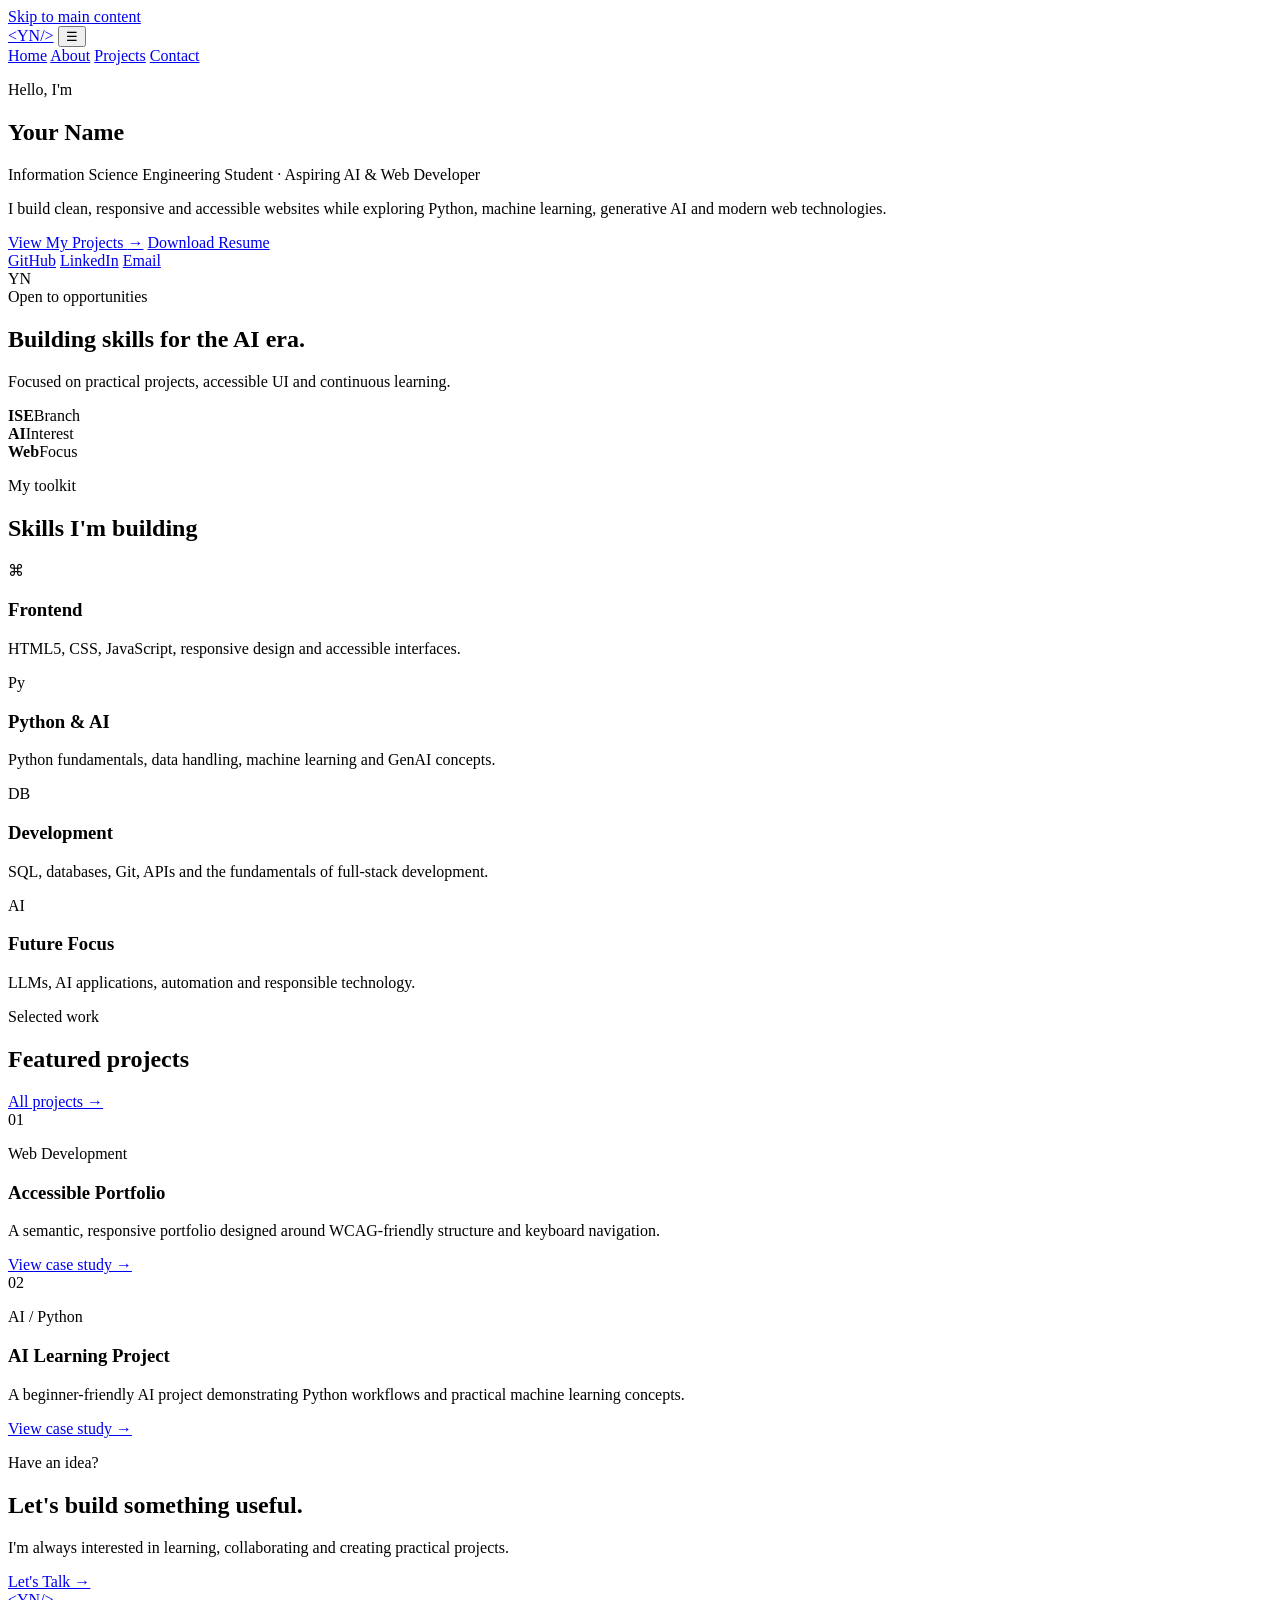
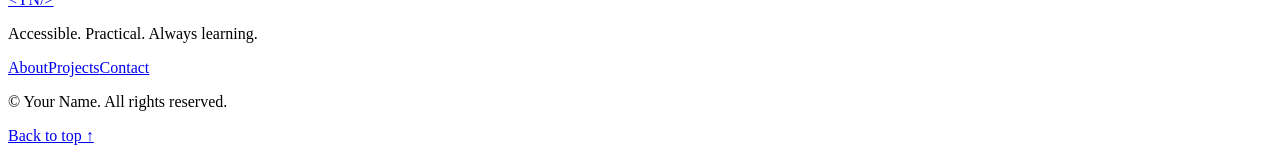
==== index.html @ a7153368 "Add files via upload" ====
<!doctype html>
<html lang="en">
<head>
<meta charset="utf-8">
<meta name="viewport" content="width=device-width, initial-scale=1">
<meta name="description" content="Your Name — Information Science Engineering student and aspiring AI and web developer.">
<meta name="author" content="Your Name">
<meta name="theme-color" content="#0b1220">
<title>Your Name | Developer Portfolio</title>
<link rel="stylesheet" href="assets/css/style.css">
</head>
<body>
<a class="skip-link" href="#main">Skip to main content</a>

<header class="site-header">
  <div class="container nav-wrap">
    <a class="logo" href="index.html" aria-label="Your Name home"><span>&lt;</span>YN<span>/&gt;</span></a>
    <button class="menu-toggle" type="button" aria-expanded="false" aria-controls="nav" aria-label="Open navigation">☰</button>
    <nav id="nav" aria-label="Primary navigation">
      <a aria-current="page" href="index.html">Home</a>
      <a href="about.html">About</a>
      <a href="projects.html">Projects</a>
      <a href="contact.html">Contact</a>
    </nav>
  </div>
</header>

<main id="main">
<section class="hero">
  <div class="container hero-grid">
    <div class="hero-copy">
      <p class="kicker">Hello, I'm</p>
      <h1>Your Name</h1>
      <p class="role">Information Science Engineering Student <span>·</span> Aspiring AI & Web Developer</p>
      <p class="hero-text">I build clean, responsive and accessible websites while exploring Python, machine learning, generative AI and modern web technologies.</p>
      <div class="actions">
    <a class="btn btn-primary" href="projects.html">View My Projects <span aria-hidden="true">→</span></a>
    <a class="btn btn-outline" href="assets/Your-Name-Resume.pdf">Download Resume</a>
      </div>
      <div class="socials" aria-label="Social links">
        <a href="#" aria-label="GitHub profile">GitHub</a>
        <a href="#" aria-label="LinkedIn profile">LinkedIn</a>
        <a href="mailto:hello@example.com">Email</a>
      </div>
    </div>
    <aside class="profile-card" aria-label="Profile summary">
      <div class="avatar" aria-hidden="true">YN</div>
      <div class="status"><span></span> Open to opportunities</div>
      <h2>Building skills for the AI era.</h2>
      <p>Focused on practical projects, accessible UI and continuous learning.</p>
      <div class="mini-stats">
        <div><strong>ISE</strong><span>Branch</span></div>
        <div><strong>AI</strong><span>Interest</span></div>
        <div><strong>Web</strong><span>Focus</span></div>
      </div>
    </aside>
  </div>
</section>

<section class="section" aria-labelledby="skills-title">
  <div class="container">
    <div class="section-head"><p class="kicker">My toolkit</p><h2 id="skills-title">Skills I'm building</h2></div>
    <div class="skills-grid">
      <article><div class="skill-icon" aria-hidden="true">⌘</div><h3>Frontend</h3><p>HTML5, CSS, JavaScript, responsive design and accessible interfaces.</p></article>
      <article><div class="skill-icon" aria-hidden="true">Py</div><h3>Python & AI</h3><p>Python fundamentals, data handling, machine learning and GenAI concepts.</p></article>
      <article><div class="skill-icon" aria-hidden="true">DB</div><h3>Development</h3><p>SQL, databases, Git, APIs and the fundamentals of full-stack development.</p></article>
      <article><div class="skill-icon" aria-hidden="true">AI</div><h3>Future Focus</h3><p>LLMs, AI applications, automation and responsible technology.</p></article>
    </div>
  </div>
</section>

<section class="section projects-section" aria-labelledby="featured-title">
  <div class="container">
    <div class="section-head split"><div><p class="kicker">Selected work</p><h2 id="featured-title">Featured projects</h2></div><a class="arrow-link" href="projects.html">All projects →</a></div>
    <div class="project-grid">
      <article class="project-card"><div class="project-art art-blue" aria-hidden="true"><span>01</span></div><div class="project-body"><p class="tag">Web Development</p><h3>Accessible Portfolio</h3><p>A semantic, responsive portfolio designed around WCAG-friendly structure and keyboard navigation.</p><a href="projects.html#portfolio">View case study →</a></div></article>
      <article class="project-card"><div class="project-art art-purple" aria-hidden="true"><span>02</span></div><div class="project-body"><p class="tag">AI / Python</p><h3>AI Learning Project</h3><p>A beginner-friendly AI project demonstrating Python workflows and practical machine learning concepts.</p><a href="projects.html#ai-project">View case study →</a></div></article>
    </div>
  </div>
</section>

<section class="cta-section" aria-labelledby="cta-title">
  <div class="container cta"><div><p class="kicker">Have an idea?</p><h2 id="cta-title">Let's build something useful.</h2><p>I'm always interested in learning, collaborating and creating practical projects.</p></div><a class="btn btn-light" href="contact.html">Let's Talk →</a></div>
</section>
</main>

<footer class="footer">
  <div class="container footer-top"><div><a class="logo footer-logo" href="index.html"><span>&lt;</span>YN<span>/&gt;</span></a><p>Accessible. Practical. Always learning.</p></div><nav aria-label="Footer navigation"><a href="about.html">About</a><a href="projects.html">Projects</a><a href="contact.html">Contact</a></nav></div>
  <div class="container footer-bottom"><p>© <span id="year"></span> Your Name. All rights reserved.</p><a href="#main">Back to top ↑</a></div>
</footer>
<script src="assets/js/script.js" defer></script>
</body></html>
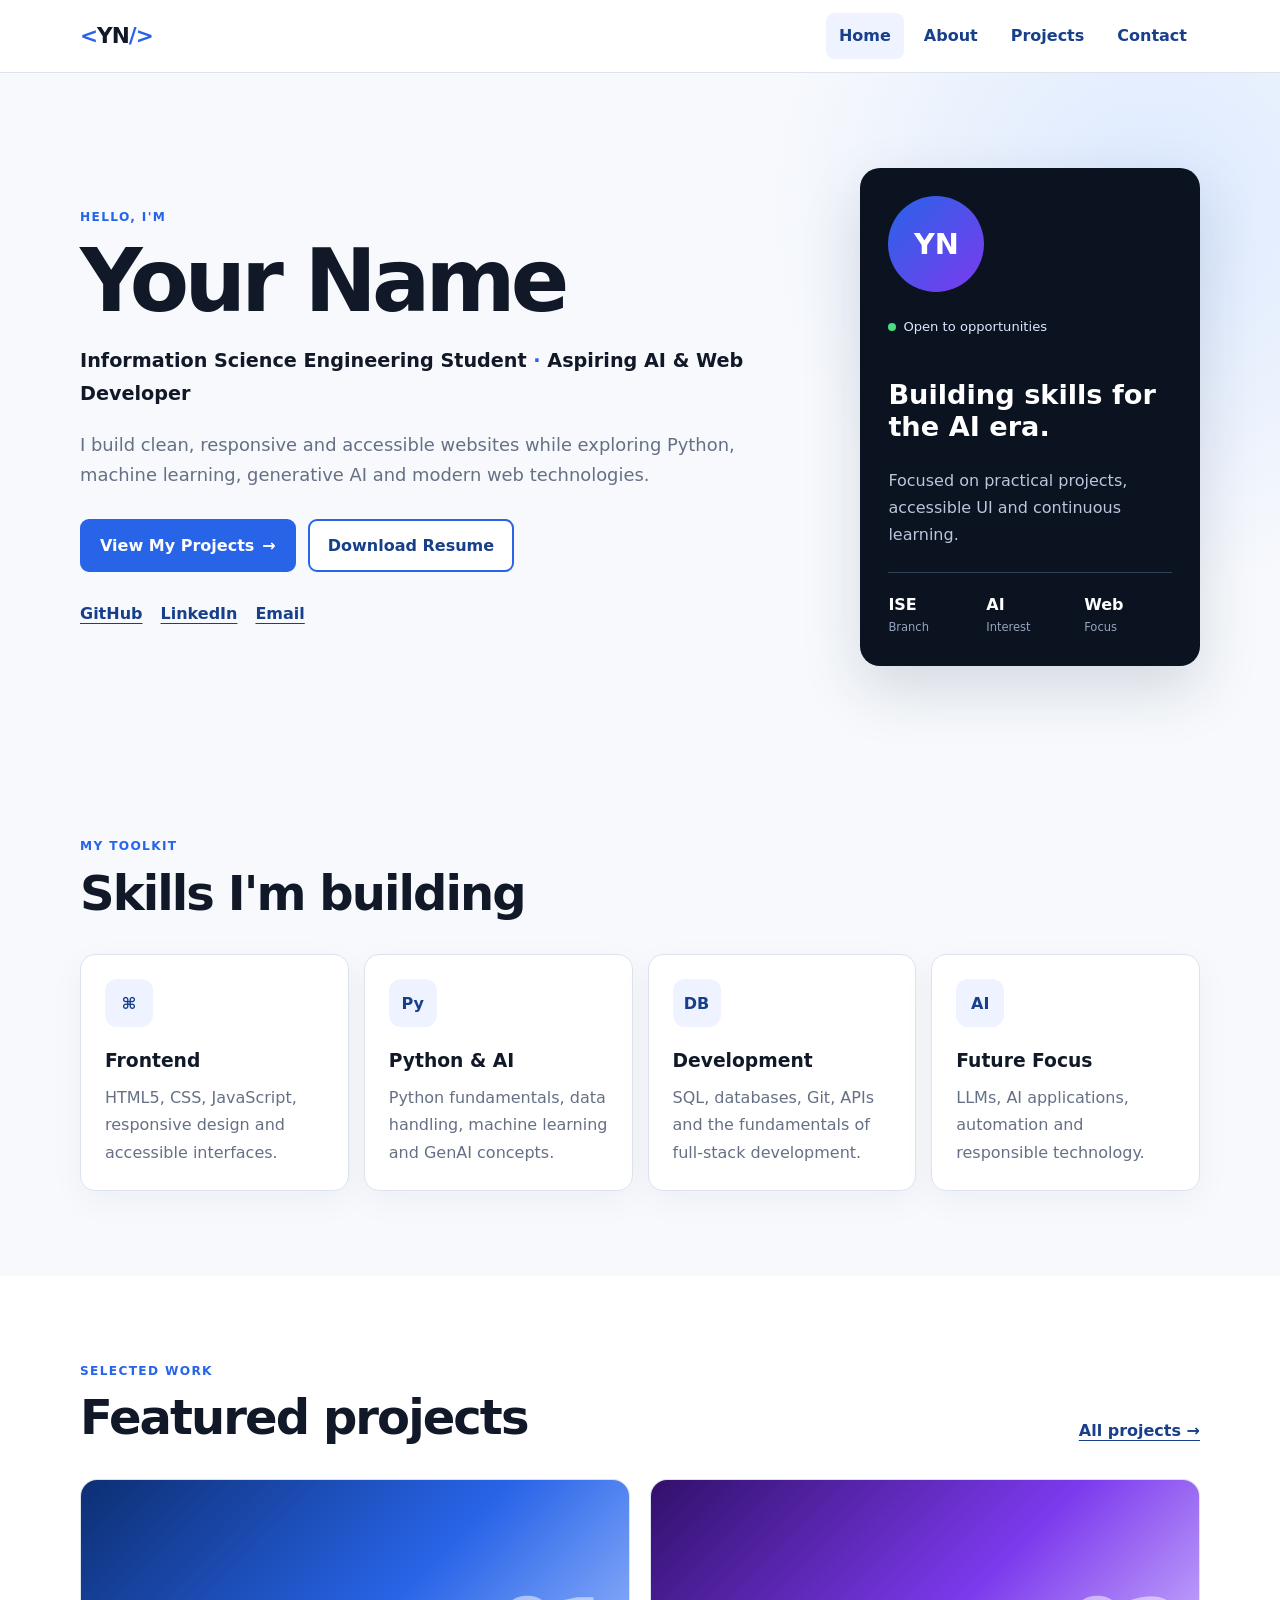
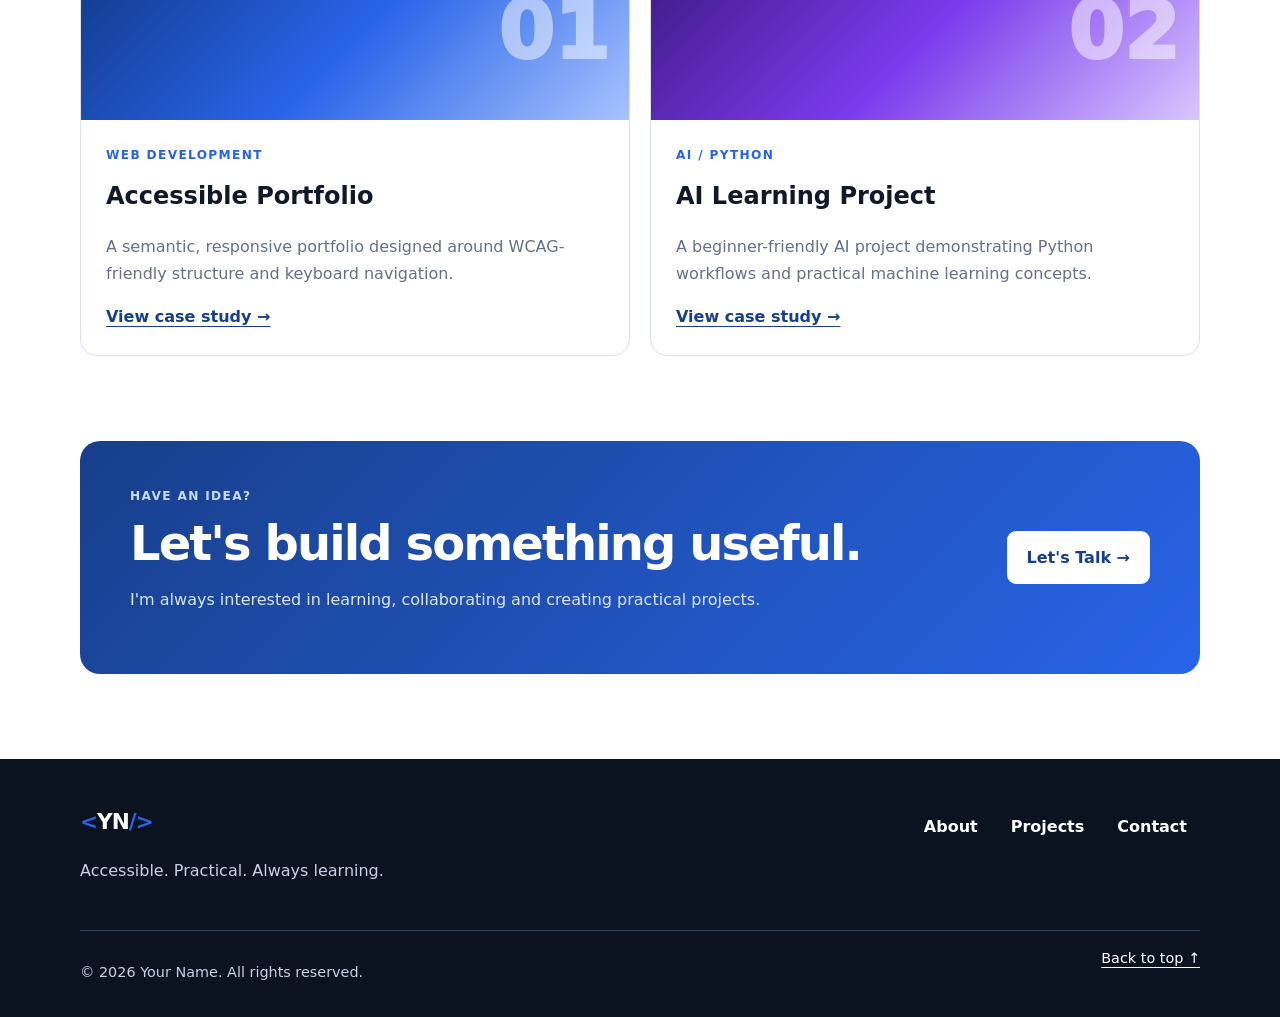
==== commit 5c998d90: "Update stylesheet and script file paths in index.html" ====
--- a/index.html
+++ b/index.html
@@ -7,7 +7,7 @@
 <meta name="author" content="Your Name">
 <meta name="theme-color" content="#0b1220">
 <title>Your Name | Developer Portfolio</title>
-<link rel="stylesheet" href="assets/css/style.css">
+<link rel="stylesheet" href="style.css">
 </head>
 <body>
 <a class="skip-link" href="#main">Skip to main content</a>
@@ -88,5 +88,5 @@
   <div class="container footer-top"><div><a class="logo footer-logo" href="index.html"><span>&lt;</span>YN<span>/&gt;</span></a><p>Accessible. Practical. Always learning.</p></div><nav aria-label="Footer navigation"><a href="about.html">About</a><a href="projects.html">Projects</a><a href="contact.html">Contact</a></nav></div>
   <div class="container footer-bottom"><p>© <span id="year"></span> Your Name. All rights reserved.</p><a href="#main">Back to top ↑</a></div>
 </footer>
-<script src="assets/js/script.js" defer></script>
-</body></html>+<script src="script.js" defer></script>
+</body></html>
--- a/style.css
+++ b/style.css
@@ -0,0 +1 @@
+*{box-sizing:border-box} :root{--bg:#f7f9fc;--ink:#111827;--muted:#667085;--line:#dce3ee;--blue:#2864e8;--blue2:#173f8a;--dark:#0b1220;--white:#fff;--green:#16a36a;--focus:#ffb000}html{scroll-behavior:smooth}body{margin:0;background:var(--bg);color:var(--ink);font:16px/1.7 Inter,system-ui,-apple-system,"Segoe UI",sans-serif}a{color:var(--blue2);text-underline-offset:4px}a:focus-visible,button:focus-visible,input:focus-visible,textarea:focus-visible{outline:4px solid var(--focus);outline-offset:3px}.container{width:min(1120px,calc(100% - 40px));margin:auto}.narrow{max-width:820px}.skip-link{position:fixed;left:16px;top:-100px;background:#000;color:#fff;padding:10px 14px;border-radius:7px;z-index:100}.skip-link:focus{top:16px}.site-header{position:sticky;top:0;z-index:50;background:rgba(255,255,255,.96);backdrop-filter:blur(10px);border-bottom:1px solid var(--line)}.nav-wrap{min-height:72px;display:flex;align-items:center;justify-content:space-between}.logo{font-size:1.35rem;font-weight:900;text-decoration:none;color:var(--ink);letter-spacing:-1px}.logo span{color:var(--blue)}nav{display:flex;gap:7px}nav a{padding:9px 13px;border-radius:8px;text-decoration:none;font-weight:700}nav a:hover,nav a[aria-current=page]{background:#eef3ff;color:var(--blue2)}.menu-toggle{display:none;border:1px solid var(--line);background:#fff;border-radius:8px;font-size:22px;padding:6px 10px}.hero{padding:95px 0 85px;background:radial-gradient(circle at 90% 20%,#dce9ff 0,#f7f9fc 30%,#f7f9fc 70%)}.hero-grid{display:grid;grid-template-columns:1.35fr .65fr;gap:75px;align-items:center}.kicker,.tag{color:var(--blue);font-weight:900;text-transform:uppercase;letter-spacing:.11em;font-size:.76rem;margin:0 0 10px}.hero h1,.page-hero h1{font-size:clamp(3rem,7vw,5.4rem);line-height:1.03;letter-spacing:-.055em;margin:0 0 18px}.role{font-size:1.2rem;font-weight:800}.role span{color:var(--blue)}.hero-text,.page-hero p{font-size:1.12rem;color:var(--muted);max-width:680px}.actions{display:flex;gap:12px;flex-wrap:wrap;margin:28px 0}.btn{display:inline-flex;align-items:center;justify-content:center;gap:8px;min-height:48px;padding:11px 18px;border-radius:9px;border:2px solid var(--blue);font-weight:850;text-decoration:none;cursor:pointer}.btn-primary{background:var(--blue);color:#fff}.btn-primary:hover{background:var(--blue2);border-color:var(--blue2)}.btn-outline{background:#fff;color:var(--blue2)}.btn-light{background:#fff;color:var(--blue2);border-color:#fff}.socials{display:flex;gap:18px;font-weight:750}.profile-card{background:var(--dark);color:#fff;padding:28px;border-radius:20px;box-shadow:0 24px 60px #15294a26}.avatar{width:96px;height:96px;border-radius:50%;display:grid;place-items:center;background:linear-gradient(135deg,#2864e8,#7c3aed);font-size:1.8rem;font-weight:900;margin-bottom:20px}.avatar.large{width:120px;height:120px}.status{display:inline-flex;align-items:center;gap:7px;font-size:.82rem;color:#dbe7ff;margin-bottom:18px}.status span{width:8px;height:8px;border-radius:50%;background:#4ade80}.profile-card h2{font-size:1.7rem;line-height:1.2}.profile-card p{color:#b9c6dc}.mini-stats{display:grid;grid-template-columns:repeat(3,1fr);border-top:1px solid #334155;margin-top:24px;padding-top:18px;gap:10px}.mini-stats div{display:grid}.mini-stats span{font-size:.72rem;color:#93a4be}.section{padding:85px 0}.section-head{margin-bottom:35px}.section-head h2,.cta h2{font-size:clamp(2rem,4vw,3rem);line-height:1.1;letter-spacing:-.04em;margin:0}.split{display:flex;align-items:end;justify-content:space-between;gap:20px}.arrow-link{font-weight:850}.skills-grid{display:grid;grid-template-columns:repeat(4,1fr);gap:15px}.skills-grid article,.info-card{background:#fff;border:1px solid var(--line);border-radius:15px;padding:24px;box-shadow:0 10px 35px #15294a0b}.skill-icon{height:48px;width:48px;border-radius:12px;background:#eef3ff;color:var(--blue2);display:grid;place-items:center;font-weight:900;margin-bottom:18px}.skills-grid h3{margin:0 0 7px}.skills-grid p{color:var(--muted);margin:0}.projects-section{background:#fff}.project-grid{display:grid;grid-template-columns:repeat(2,1fr);gap:20px}.project-card{border:1px solid var(--line);border-radius:17px;overflow:hidden;background:#fff}.project-art,.case-art{height:240px;display:grid;place-items:end;padding:20px}.project-art span,.case-art span{font-size:5rem;font-weight:950;color:#ffffff80}.art-blue{background:linear-gradient(135deg,#0d2f73,#2864e8 55%,#a8c3ff)}.art-purple{background:linear-gradient(135deg,#32106b,#7c3aed 55%,#d8c7ff)}.art-green{background:linear-gradient(135deg,#064e3b,#10b981 55%,#a7f3d0)}.project-body{padding:25px}.project-body h3{font-size:1.5rem;margin:0 0 8px}.project-body p:not(.tag){color:var(--muted)}.project-body a{font-weight:850}.cta-section{padding:0 0 85px;background:#fff}.cta{background:linear-gradient(135deg,#173f8a,#2864e8);color:#fff;border-radius:20px;padding:45px 50px;display:flex;align-items:center;justify-content:space-between;gap:30px}.cta .kicker{color:#c9dcff}.cta p{color:#dbe7ff}.page-hero{padding:75px 0;background:#eef3ff;border-bottom:1px solid var(--line)}.page-hero h1{font-size:clamp(2.8rem,6vw,4.6rem)}.about-grid,.contact-grid{display:grid;grid-template-columns:1.4fr .7fr;gap:70px}.about-grid h2{font-size:2rem;margin-top:0}.about-grid p{color:var(--muted);font-size:1.05rem}.nice-list{padding-left:22px}.nice-list li{margin:8px 0}.info-card dl{margin:0}.info-card dt{font-size:.75rem;text-transform:uppercase;letter-spacing:.08em;color:var(--muted);font-weight:800;margin-top:17px}.info-card dd{margin:2px 0 0;font-weight:750}.project-list{display:grid;gap:28px}.case-card{display:grid;grid-template-columns:.8fr 1.2fr;gap:35px;align-items:center;background:#fff;border:1px solid var(--line);border-radius:18px;padding:22px}.case-art{height:300px;border-radius:12px}.case-card h2{font-size:2.1rem;margin:0 0 12px}.case-card p{color:var(--muted)}.chips{display:flex;flex-wrap:wrap;gap:8px;margin-top:18px}.chips span{background:#eef3ff;color:var(--blue2);border-radius:999px;padding:5px 10px;font-size:.78rem;font-weight:800}.form{display:grid;gap:18px;max-width:680px}.form div{display:grid;gap:6px}.form label{font-weight:800}.form input,.form textarea{font:inherit;border:2px solid #aebbd0;border-radius:9px;padding:12px;background:#fff}.form-status{min-height:24px;font-weight:700}.footer{background:var(--dark);color:#c7d2e5;padding:45px 0 18px}.footer a{color:#fff}.footer-top{display:flex;justify-content:space-between;gap:30px}.footer-logo{color:#fff}.footer-bottom{border-top:1px solid #334155;margin-top:30px;padding-top:15px;display:flex;justify-content:space-between;font-size:.9rem}.footer nav{align-items:start}@media(max-width:850px){.hero-grid,.about-grid,.contact-grid,.case-card{grid-template-columns:1fr}.hero-grid{gap:35px}.skills-grid{grid-template-columns:repeat(2,1fr)}.project-grid{grid-template-columns:1fr}.menu-toggle{display:block}.site-header nav{display:none}.site-header nav.open{display:flex;position:absolute;top:72px;left:0;right:0;background:#fff;border-bottom:1px solid var(--line);padding:12px 20px;flex-direction:column}.split{align-items:start;flex-direction:column}}@media(max-width:560px){.container{width:min(100% - 28px,1120px)}.hero{padding:65px 0}.section{padding:65px 0}.skills-grid{grid-template-columns:1fr}.cta{padding:30px;align-items:start;flex-direction:column}.footer-top,.footer-bottom{flex-direction:column}.project-art,.case-art{height:190px}}@media(prefers-reduced-motion:reduce){html{scroll-behavior:auto}}
